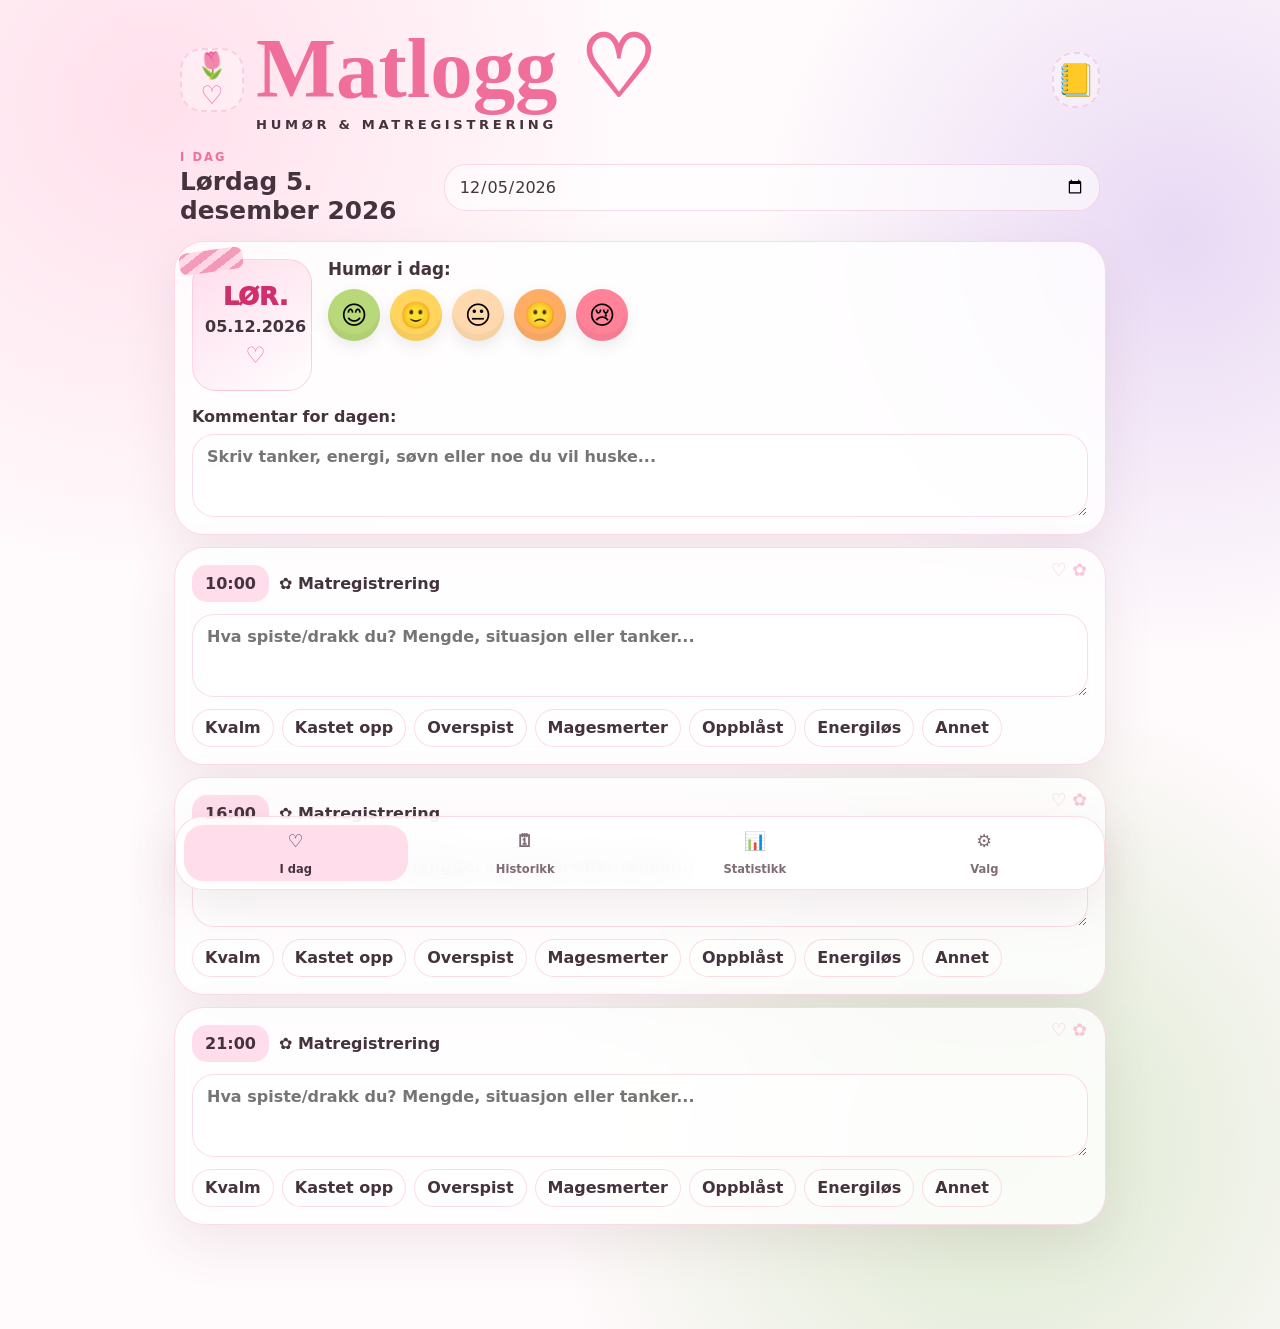
==== matlogg/index.html @ 26fa4ba8 "Add Matlogg web app" ====
<!doctype html>
<html lang="no">
  <head>
    <meta charset="utf-8" />
    <meta name="viewport" content="width=device-width, initial-scale=1, viewport-fit=cover" />
    <meta name="theme-color" content="#f46f9d" />
    <meta name="description" content="Matlogg - humør, matregistrering og symptomer i en søt plannerstil." />
    <link rel="manifest" href="manifest.webmanifest" />
    <link rel="stylesheet" href="styles.css" />
    <title>Matlogg</title>
  </head>
  <body>
    <div class="app-shell">
      <header class="hero">
        <div class="doodle cup" aria-hidden="true">
          <span>🌷</span>
          <span>♡</span>
        </div>
        <div>
          <h1>Matlogg ♡</h1>
          <p>Humør & matregistrering</p>
        </div>
        <div class="doodle book" aria-hidden="true">📒</div>
      </header>

      <main>
        <section id="homeView" class="view active" aria-labelledby="todayTitle">
          <div class="toolbar">
            <div>
              <p class="eyebrow">I dag</p>
              <h2 id="todayTitle"></h2>
            </div>
            <input id="datePicker" class="date-picker" type="date" aria-label="Velg dato" />
          </div>

          <article class="planner-card">
            <div class="date-badge">
              <strong id="weekdayBadge"></strong>
              <span id="dateBadge"></span>
              <small>♡</small>
            </div>

            <div class="mood-area">
              <h3>Humør i dag:</h3>
              <div id="moodButtons" class="mood-grid" role="radiogroup" aria-label="Velg humør"></div>
            </div>

            <label class="field day-comment">
              <span>Kommentar for dagen:</span>
              <textarea id="dayComment" rows="3" placeholder="Skriv tanker, energi, søvn eller noe du vil huske..."></textarea>
            </label>
          </article>

          <div id="mealList"></div>
        </section>

        <section id="historyView" class="view" aria-labelledby="historyTitle">
          <div class="toolbar">
            <div>
              <p class="eyebrow">Kalender</p>
              <h2 id="historyTitle">Historikk</h2>
            </div>
            <button id="todayButton" class="soft-button" type="button">Til i dag</button>
          </div>
          <article class="planner-card compact">
            <label class="field">
              <span>Velg dato og rediger gamle registreringer</span>
              <input id="historyDate" type="date" />
            </label>
          </article>
          <div id="historyList" class="history-list"></div>
        </section>

        <section id="statsView" class="view" aria-labelledby="statsTitle">
          <div class="toolbar">
            <div>
              <p class="eyebrow">Uke og måned</p>
              <h2 id="statsTitle">Statistikk</h2>
            </div>
            <div class="segment" role="group" aria-label="Statistikkperiode">
              <button class="active" data-period="week" type="button">Uke</button>
              <button data-period="month" type="button">Måned</button>
            </div>
          </div>

          <article class="planner-card">
            <h3>Humørgraf</h3>
            <canvas id="moodChart" width="640" height="260" aria-label="Humørgraf"></canvas>
          </article>

          <div class="metric-grid">
            <article class="metric"><strong id="nauseaDays">0</strong><span>Dager med kvalme</span></article>
            <article class="metric"><strong id="vomitDays">0</strong><span>Dager med oppkast</span></article>
            <article class="metric"><strong id="loggedDays">0</strong><span>Registrerte dager</span></article>
          </div>

          <article class="planner-card compact">
            <h3>Registrerte symptomer</h3>
            <div id="symptomStats"></div>
          </article>

          <article class="planner-card compact">
            <h3>Sammenheng mellom mat og symptomer</h3>
            <div id="correlations"></div>
          </article>
        </section>

        <section id="settingsView" class="view" aria-labelledby="settingsTitle">
          <div class="toolbar">
            <div>
              <p class="eyebrow">Deling og valg</p>
              <h2 id="settingsTitle">Innstillinger</h2>
            </div>
          </div>

          <article class="planner-card compact">
            <h3>Påminnelser</h3>
            <label class="toggle-row">
              <span>Varsel kl. 10:00, 16:00 og 21:00</span>
              <input id="remindersToggle" type="checkbox" />
            </label>
            <p class="hint">Nettleseren spør om tillatelse første gang. Varsler fungerer når appen er installert eller åpen i nettleseren.</p>
          </article>

          <article class="planner-card compact">
            <h3>Utseende</h3>
            <label class="toggle-row">
              <span>Mørk modus</span>
              <input id="darkToggle" type="checkbox" />
            </label>
          </article>

          <article class="planner-card compact">
            <h3>Eksport</h3>
            <div class="button-stack">
              <button id="exportPdf" class="primary-button" type="button">Eksporter til PDF</button>
              <button id="exportJpg" class="soft-button" type="button">Eksporter til JPG</button>
              <button id="shareData" class="soft-button" type="button">Del via e-post eller meldinger</button>
            </div>
          </article>

          <article class="planner-card compact">
            <h3>Automatisk sikkerhetskopi</h3>
            <p class="hint">Data lagres lokalt på enheten. Hver endring oppdaterer en lokal sikkerhetskopi i nettleserens lagring.</p>
          </article>
        </section>
      </main>

      <nav class="bottom-nav" aria-label="Hovedmeny">
        <button class="active" data-view="homeView" type="button">♡<span>I dag</span></button>
        <button data-view="historyView" type="button">🗓<span>Historikk</span></button>
        <button data-view="statsView" type="button">📊<span>Statistikk</span></button>
        <button data-view="settingsView" type="button">⚙<span>Valg</span></button>
      </nav>
    </div>

    <template id="mealTemplate">
      <article class="meal-card">
        <div class="meal-header">
          <strong class="time-pill"></strong>
          <span>✿ Matregistrering</span>
        </div>
        <label class="field">
          <span class="visually-hidden">Matregistrering</span>
          <textarea rows="3" placeholder="Hva spiste/drakk du? Mengde, situasjon eller tanker..."></textarea>
        </label>
        <div class="symptom-wrap" aria-label="Symptomer"></div>
      </article>
    </template>

    <script src="app.js"></script>
  </body>
</html>
---- matlogg/styles.css ----
:root {
  --pink: #ef6f9a;
  --pink-soft: #ffddea;
  --lavender: #dfcbf1;
  --peach: #ffdcc2;
  --sage: #cfe3bf;
  --paper: #fffafc;
  --ink: #44333d;
  --muted: #806c76;
  --line: rgba(239, 111, 154, 0.24);
  --card: rgba(255, 255, 255, 0.82);
  --shadow: 0 18px 50px rgba(139, 89, 111, 0.12);
}

* { box-sizing: border-box; }

body {
  margin: 0;
  min-height: 100vh;
  color: var(--ink);
  font-family: Inter, ui-rounded, system-ui, -apple-system, BlinkMacSystemFont, "Segoe UI", sans-serif;
  background:
    radial-gradient(circle at 12% 8%, rgba(255, 221, 234, 0.9), transparent 28%),
    radial-gradient(circle at 92% 18%, rgba(223, 203, 241, 0.7), transparent 26%),
    radial-gradient(circle at 78% 86%, rgba(207, 227, 191, 0.75), transparent 30%),
    var(--paper);
}

body.dark {
  --paper: #211820;
  --ink: #fff3f7;
  --muted: #d9bdca;
  --line: rgba(255, 190, 214, 0.2);
  --card: rgba(45, 34, 48, 0.86);
  --shadow: 0 18px 50px rgba(0, 0, 0, 0.28);
  background:
    radial-gradient(circle at 14% 10%, rgba(104, 55, 78, 0.85), transparent 28%),
    radial-gradient(circle at 88% 20%, rgba(75, 60, 101, 0.75), transparent 26%),
    radial-gradient(circle at 78% 86%, rgba(58, 82, 51, 0.6), transparent 30%),
    var(--paper);
}

button, input, textarea { font: inherit; }
button { cursor: pointer; }
textarea { resize: vertical; }

.app-shell {
  width: min(960px, 100%);
  min-height: 100vh;
  margin: 0 auto;
  padding: 12px 14px 92px;
  position: relative;
}

.hero {
  display: grid;
  grid-template-columns: 64px 1fr 48px;
  align-items: center;
  gap: 12px;
  padding: 16px 6px 10px;
}

.hero h1 {
  margin: 0;
  color: var(--pink);
  font-family: "Segoe Script", "Bradley Hand", cursive;
  font-size: clamp(2.7rem, 12vw, 5.3rem);
  line-height: 0.95;
  letter-spacing: 0;
}

.hero p {
  margin: 8px 0 0;
  color: var(--ink);
  font-size: 0.82rem;
  font-weight: 800;
  letter-spacing: 0.28em;
  text-transform: uppercase;
}

.doodle {
  display: grid;
  place-items: center;
  min-height: 56px;
  border: 2px dashed var(--line);
  border-radius: 22px;
  background: rgba(255, 255, 255, 0.34);
}

.doodle.cup {
  color: var(--pink);
  font-size: 1.6rem;
}

.doodle.book { font-size: 2rem; }

.toolbar {
  display: flex;
  align-items: center;
  justify-content: space-between;
  gap: 12px;
  padding: 8px 6px 4px;
}

.eyebrow {
  margin: 0 0 3px;
  color: var(--pink);
  font-weight: 900;
  letter-spacing: 0.18em;
  text-transform: uppercase;
  font-size: 0.72rem;
}

h2, h3 { margin: 0; letter-spacing: 0; }
h2 { font-size: 1.55rem; }
h3 { font-size: 1.05rem; }

.view { display: none; }
.view.active { display: block; }

.planner-card,
.meal-card,
.metric {
  margin: 12px 0;
  padding: 17px;
  background: var(--card);
  border: 1.5px solid var(--line);
  border-radius: 30px;
  box-shadow: var(--shadow);
  backdrop-filter: blur(12px);
}

.planner-card {
  display: grid;
  grid-template-columns: 120px 1fr;
  gap: 16px;
}

.planner-card.compact {
  display: block;
}

.date-badge {
  min-height: 132px;
  display: grid;
  place-items: center;
  align-content: center;
  gap: 6px;
  padding: 12px;
  text-align: center;
  background: linear-gradient(145deg, var(--pink-soft), rgba(255, 255, 255, 0.32));
  border: 1.5px solid rgba(239, 111, 154, 0.25);
  border-radius: 24px;
  position: relative;
}

.date-badge::before {
  content: "";
  position: absolute;
  left: -14px;
  top: -10px;
  width: 64px;
  height: 22px;
  border-radius: 8px;
  background: repeating-linear-gradient(-30deg, #f48caf 0 8px, #ffd5e2 8px 15px);
  opacity: 0.86;
  transform: rotate(-8deg);
}

.date-badge strong {
  color: #cf2f6d;
  font-size: 1.55rem;
  font-weight: 950;
}

.date-badge span { font-weight: 850; }
.date-badge small { color: var(--pink); font-size: 1.4rem; }

.mood-area { align-self: start; }
.mood-area h3 { margin-bottom: 10px; }

.mood-grid {
  display: flex;
  flex-wrap: wrap;
  gap: 10px;
}

.mood-button {
  width: 52px;
  height: 52px;
  border: 0;
  border-radius: 50%;
  background: #fff;
  box-shadow: inset 0 -7px 0 rgba(0, 0, 0, 0.04), 0 6px 16px rgba(0, 0, 0, 0.08);
  font-size: 1.6rem;
  transition: transform 0.16s ease, outline-color 0.16s ease;
}

.mood-button[aria-checked="true"] {
  outline: 4px solid rgba(239, 111, 154, 0.34);
  transform: translateY(-2px) scale(1.04);
}

.day-comment { grid-column: 1 / -1; }

.field {
  display: grid;
  gap: 8px;
  color: var(--ink);
  font-weight: 800;
}

.field input,
.field textarea,
.date-picker {
  width: 100%;
  color: var(--ink);
  background: rgba(255, 255, 255, 0.55);
  border: 1.5px solid var(--line);
  border-radius: 22px;
  padding: 12px 14px;
  outline: none;
}

body.dark .field input,
body.dark .field textarea,
body.dark .date-picker {
  background: rgba(255, 255, 255, 0.08);
}

.field textarea:focus,
.field input:focus,
.date-picker:focus {
  border-color: var(--pink);
  box-shadow: 0 0 0 4px rgba(239, 111, 154, 0.16);
}

.meal-card {
  position: relative;
  overflow: hidden;
}

.meal-card::after {
  content: "♡ ✿";
  position: absolute;
  right: 18px;
  top: 12px;
  color: rgba(239, 111, 154, 0.38);
  font-size: 1.1rem;
}

.meal-header {
  display: flex;
  align-items: center;
  gap: 10px;
  margin-bottom: 12px;
  font-weight: 900;
}

.time-pill {
  padding: 9px 13px;
  background: var(--pink-soft);
  border-radius: 15px;
}

.symptom-wrap {
  display: flex;
  flex-wrap: wrap;
  gap: 8px;
  margin-top: 12px;
}

.chip {
  min-height: 38px;
  padding: 8px 12px;
  color: var(--ink);
  border: 1.5px solid var(--line);
  border-radius: 999px;
  background: rgba(255, 255, 255, 0.48);
  font-weight: 780;
}

.chip.active {
  background: var(--sage);
  border-color: rgba(91, 126, 76, 0.38);
}

.history-list {
  display: grid;
  gap: 10px;
}

.history-item {
  display: grid;
  grid-template-columns: 44px 1fr auto;
  align-items: center;
  gap: 12px;
  padding: 14px;
  background: var(--card);
  border: 1.5px solid var(--line);
  border-radius: 24px;
}

.history-item strong { display: block; }
.history-item small { color: var(--muted); font-weight: 700; }

.segment {
  display: flex;
  padding: 4px;
  border-radius: 18px;
  background: rgba(255, 255, 255, 0.45);
  border: 1px solid var(--line);
}

.segment button,
.soft-button,
.primary-button {
  min-height: 42px;
  border: 0;
  border-radius: 16px;
  padding: 10px 14px;
  font-weight: 900;
}

.segment button {
  color: var(--ink);
  background: transparent;
}

.segment button.active,
.primary-button {
  color: white;
  background: var(--pink);
}

.soft-button {
  color: var(--ink);
  background: var(--pink-soft);
}

.metric-grid {
  display: grid;
  grid-template-columns: repeat(3, 1fr);
  gap: 10px;
}

.metric {
  display: grid;
  gap: 5px;
  margin: 0;
  background: rgba(255, 221, 234, 0.72);
}

.metric strong {
  font-size: 2rem;
  color: #cf2f6d;
}

.metric span { font-weight: 800; }

.stat-row {
  display: grid;
  grid-template-columns: 1fr auto;
  gap: 10px;
  padding: 7px 0;
  border-bottom: 1px dashed var(--line);
}

.toggle-row {
  display: flex;
  align-items: center;
  justify-content: space-between;
  gap: 16px;
  font-weight: 850;
}

.toggle-row input {
  width: 52px;
  height: 30px;
  accent-color: var(--pink);
}

.hint {
  color: var(--muted);
  margin: 10px 0 0;
  line-height: 1.45;
}

.button-stack {
  display: grid;
  gap: 10px;
  margin-top: 12px;
}

.bottom-nav {
  position: fixed;
  left: 50%;
  bottom: max(10px, env(safe-area-inset-bottom));
  transform: translateX(-50%);
  width: min(930px, calc(100% - 20px));
  display: grid;
  grid-template-columns: repeat(4, 1fr);
  gap: 6px;
  padding: 8px;
  background: rgba(255, 255, 255, 0.82);
  border: 1.5px solid var(--line);
  border-radius: 28px;
  box-shadow: var(--shadow);
  backdrop-filter: blur(16px);
  z-index: 10;
}

body.dark .bottom-nav { background: rgba(37, 27, 40, 0.88); }

.bottom-nav button {
  display: grid;
  place-items: center;
  gap: 2px;
  min-height: 56px;
  color: var(--muted);
  border: 0;
  border-radius: 20px;
  background: transparent;
  font-size: 1.1rem;
  font-weight: 900;
}

.bottom-nav button span {
  font-size: 0.72rem;
}

.bottom-nav button.active {
  color: var(--ink);
  background: var(--pink-soft);
}

.visually-hidden {
  position: absolute;
  width: 1px;
  height: 1px;
  overflow: hidden;
  clip: rect(0 0 0 0);
}

@media (max-width: 680px) {
  .app-shell { padding-inline: 10px; }
  .hero {
    grid-template-columns: 44px 1fr 38px;
    gap: 8px;
  }
  .hero p { font-size: 0.66rem; letter-spacing: 0.18em; }
  .doodle { min-height: 44px; border-radius: 17px; }
  .planner-card {
    grid-template-columns: 1fr;
    border-radius: 26px;
  }
  .date-badge {
    min-height: auto;
    grid-template-columns: auto auto auto;
    justify-content: center;
  }
  .metric-grid { grid-template-columns: 1fr; }
  .history-item { grid-template-columns: 42px 1fr; }
  .history-item button { grid-column: 1 / -1; }
}

@media print {
  .bottom-nav,
  .date-picker,
  .segment,
  .button-stack,
  #settingsView,
  #historyView { display: none !important; }
  .view { display: block !important; }
  body { background: white; }
  .app-shell { padding-bottom: 0; }
}
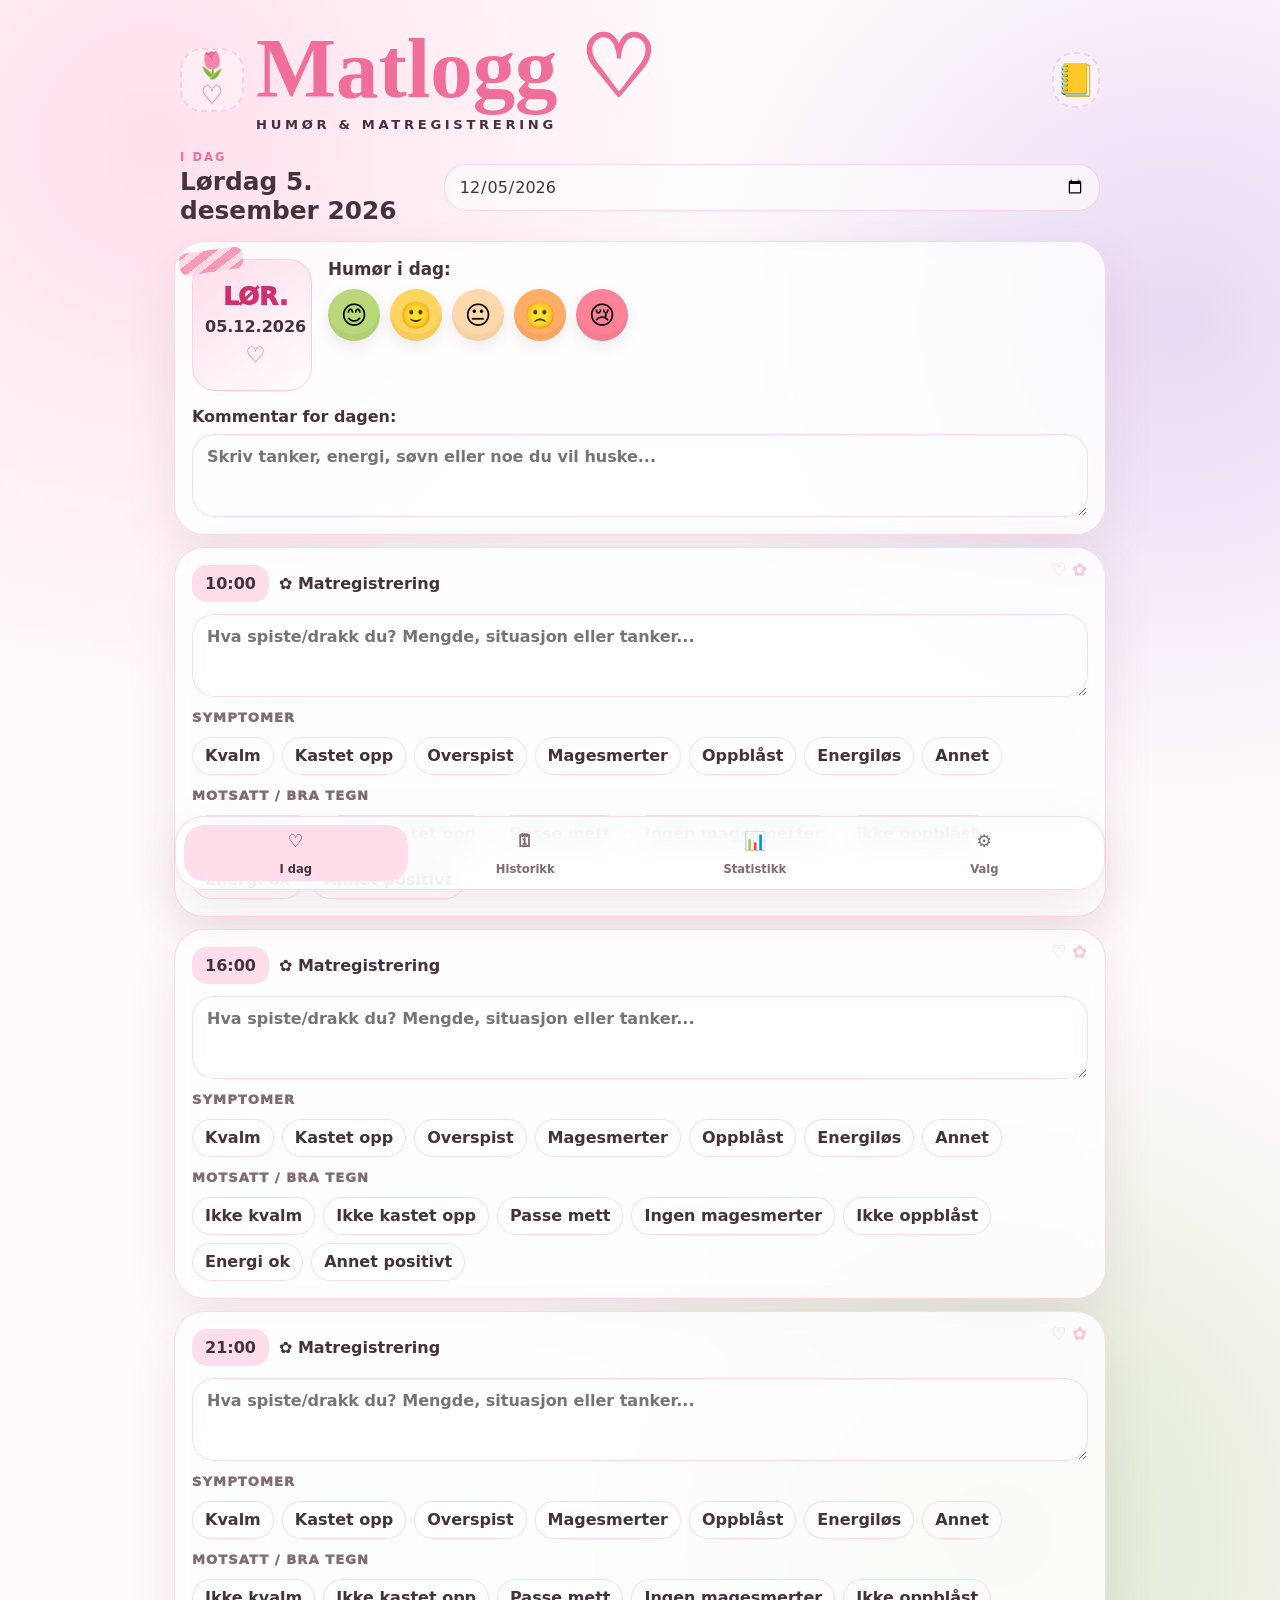
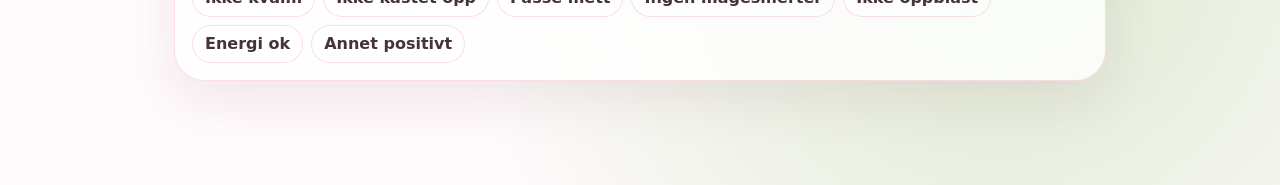
==== commit a9f29774: "Add install option and editable log times" ====
--- a/matlogg/index.html
+++ b/matlogg/index.html
@@ -116,10 +116,27 @@
           <article class="planner-card compact">
             <h3>Påminnelser</h3>
             <label class="toggle-row">
-              <span>Varsel kl. 10:00, 16:00 og 21:00</span>
+              <span>Varsel ved valgte tidspunkter</span>
               <input id="remindersToggle" type="checkbox" />
             </label>
             <p class="hint">Nettleseren spør om tillatelse første gang. Varsler fungerer når appen er installert eller åpen i nettleseren.</p>
+          </article>
+
+          <article class="planner-card compact">
+            <h3>Last ned appen</h3>
+            <div class="button-stack">
+              <button id="installApp" class="primary-button" type="button">Installer på Samsung / Android</button>
+            </div>
+            <p id="installHint" class="hint">På Samsung S25: åpne siden i Chrome eller Samsung Internet, trykk Installer app eller menyen, og velg Legg til på startskjermen.</p>
+          </article>
+
+          <article class="planner-card compact">
+            <h3>Tidspunkter</h3>
+            <div id="timeSettings" class="time-settings"></div>
+            <div class="button-stack">
+              <button id="addTime" class="soft-button" type="button">Legg til tidspunkt</button>
+            </div>
+            <p class="hint">Endrer kortene på forsiden og tidene som brukes til påminnelser.</p>
           </article>
 
           <article class="planner-card compact">
@@ -164,7 +181,10 @@
           <span class="visually-hidden">Matregistrering</span>
           <textarea rows="3" placeholder="Hva spiste/drakk du? Mengde, situasjon eller tanker..."></textarea>
         </label>
+        <p class="chip-label">Symptomer</p>
         <div class="symptom-wrap" aria-label="Symptomer"></div>
+        <p class="chip-label">Motsatt / bra tegn</p>
+        <div class="positive-wrap" aria-label="Motsatt av symptomer"></div>
       </article>
     </template>
 
--- a/matlogg/styles.css
+++ b/matlogg/styles.css
@@ -263,11 +263,21 @@
   border-radius: 15px;
 }
 
-.symptom-wrap {
+.symptom-wrap,
+.positive-wrap {
   display: flex;
   flex-wrap: wrap;
   gap: 8px;
   margin-top: 12px;
+}
+
+.chip-label {
+  margin: 13px 0 0;
+  color: var(--muted);
+  font-size: 0.82rem;
+  font-weight: 950;
+  letter-spacing: 0.08em;
+  text-transform: uppercase;
 }
 
 .chip {
@@ -390,6 +400,38 @@
   display: grid;
   gap: 10px;
   margin-top: 12px;
+}
+
+.time-settings {
+  display: grid;
+  gap: 10px;
+  margin-top: 12px;
+}
+
+.time-row {
+  display: grid;
+  grid-template-columns: 1fr auto;
+  gap: 10px;
+  align-items: center;
+}
+
+.time-row input {
+  min-height: 46px;
+  color: var(--ink);
+  background: rgba(255, 255, 255, 0.55);
+  border: 1.5px solid var(--line);
+  border-radius: 18px;
+  padding: 10px 12px;
+}
+
+.time-row button {
+  min-width: 46px;
+  min-height: 46px;
+  border: 0;
+  border-radius: 16px;
+  color: var(--ink);
+  background: var(--pink-soft);
+  font-weight: 950;
 }
 
 .bottom-nav {
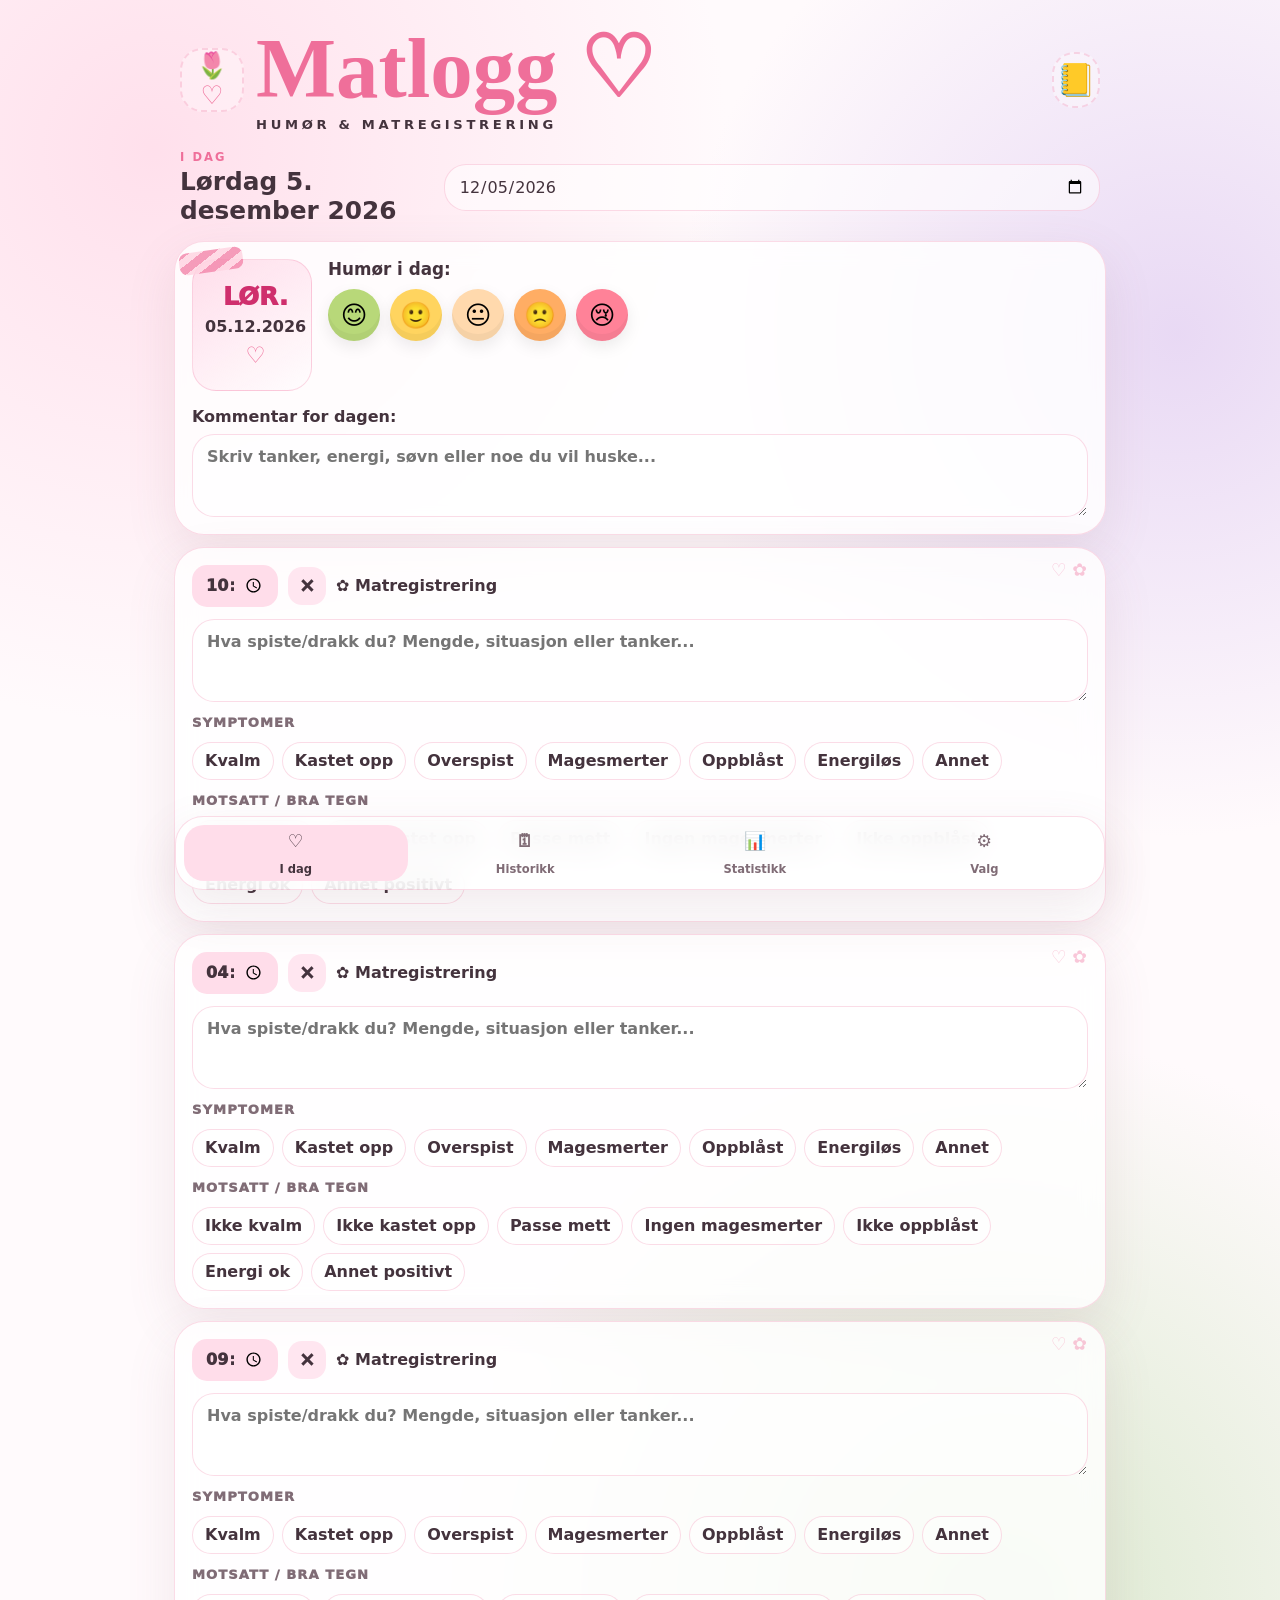
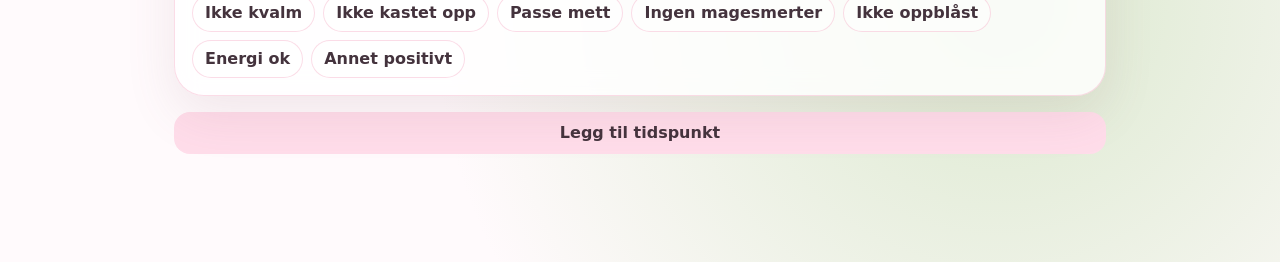
==== commit e8a6267f: "Move time editing to home log cards" ====
--- a/matlogg/index.html
+++ b/matlogg/index.html
@@ -52,6 +52,9 @@
           </article>
 
           <div id="mealList"></div>
+          <div class="home-actions">
+            <button id="addTime" class="soft-button" type="button">Legg til tidspunkt</button>
+          </div>
         </section>
 
         <section id="historyView" class="view" aria-labelledby="historyTitle">
@@ -131,15 +134,6 @@
           </article>
 
           <article class="planner-card compact">
-            <h3>Tidspunkter</h3>
-            <div id="timeSettings" class="time-settings"></div>
-            <div class="button-stack">
-              <button id="addTime" class="soft-button" type="button">Legg til tidspunkt</button>
-            </div>
-            <p class="hint">Endrer kortene på forsiden og tidene som brukes til påminnelser.</p>
-          </article>
-
-          <article class="planner-card compact">
             <h3>Utseende</h3>
             <label class="toggle-row">
               <span>Mørk modus</span>
@@ -174,7 +168,8 @@
     <template id="mealTemplate">
       <article class="meal-card">
         <div class="meal-header">
-          <strong class="time-pill"></strong>
+          <input class="time-pill time-pill-input" type="time" aria-label="Rediger tidspunkt" />
+          <button class="remove-time-button" type="button" aria-label="Fjern tidspunkt">×</button>
           <span>✿ Matregistrering</span>
         </div>
         <label class="field">
--- a/matlogg/styles.css
+++ b/matlogg/styles.css
@@ -255,12 +255,37 @@
   gap: 10px;
   margin-bottom: 12px;
   font-weight: 900;
+  flex-wrap: wrap;
 }
 
 .time-pill {
   padding: 9px 13px;
   background: var(--pink-soft);
   border-radius: 15px;
+}
+
+.time-pill-input {
+  width: 86px;
+  min-height: 42px;
+  color: var(--ink);
+  border: 0;
+  outline: 0;
+  font-weight: 950;
+}
+
+.time-pill-input:focus {
+  box-shadow: 0 0 0 4px rgba(239, 111, 154, 0.18);
+}
+
+.remove-time-button {
+  width: 38px;
+  height: 38px;
+  border: 0;
+  border-radius: 14px;
+  color: var(--ink);
+  background: rgba(255, 221, 234, 0.72);
+  font-size: 1.2rem;
+  font-weight: 950;
 }
 
 .symptom-wrap,
@@ -402,36 +427,9 @@
   margin-top: 12px;
 }
 
-.time-settings {
-  display: grid;
-  gap: 10px;
-  margin-top: 12px;
-}
-
-.time-row {
-  display: grid;
-  grid-template-columns: 1fr auto;
-  gap: 10px;
-  align-items: center;
-}
-
-.time-row input {
-  min-height: 46px;
-  color: var(--ink);
-  background: rgba(255, 255, 255, 0.55);
-  border: 1.5px solid var(--line);
-  border-radius: 18px;
-  padding: 10px 12px;
-}
-
-.time-row button {
-  min-width: 46px;
-  min-height: 46px;
-  border: 0;
-  border-radius: 16px;
-  color: var(--ink);
-  background: var(--pink-soft);
-  font-weight: 950;
+.home-actions {
+  display: grid;
+  padding: 4px 0 16px;
 }
 
 .bottom-nav {
